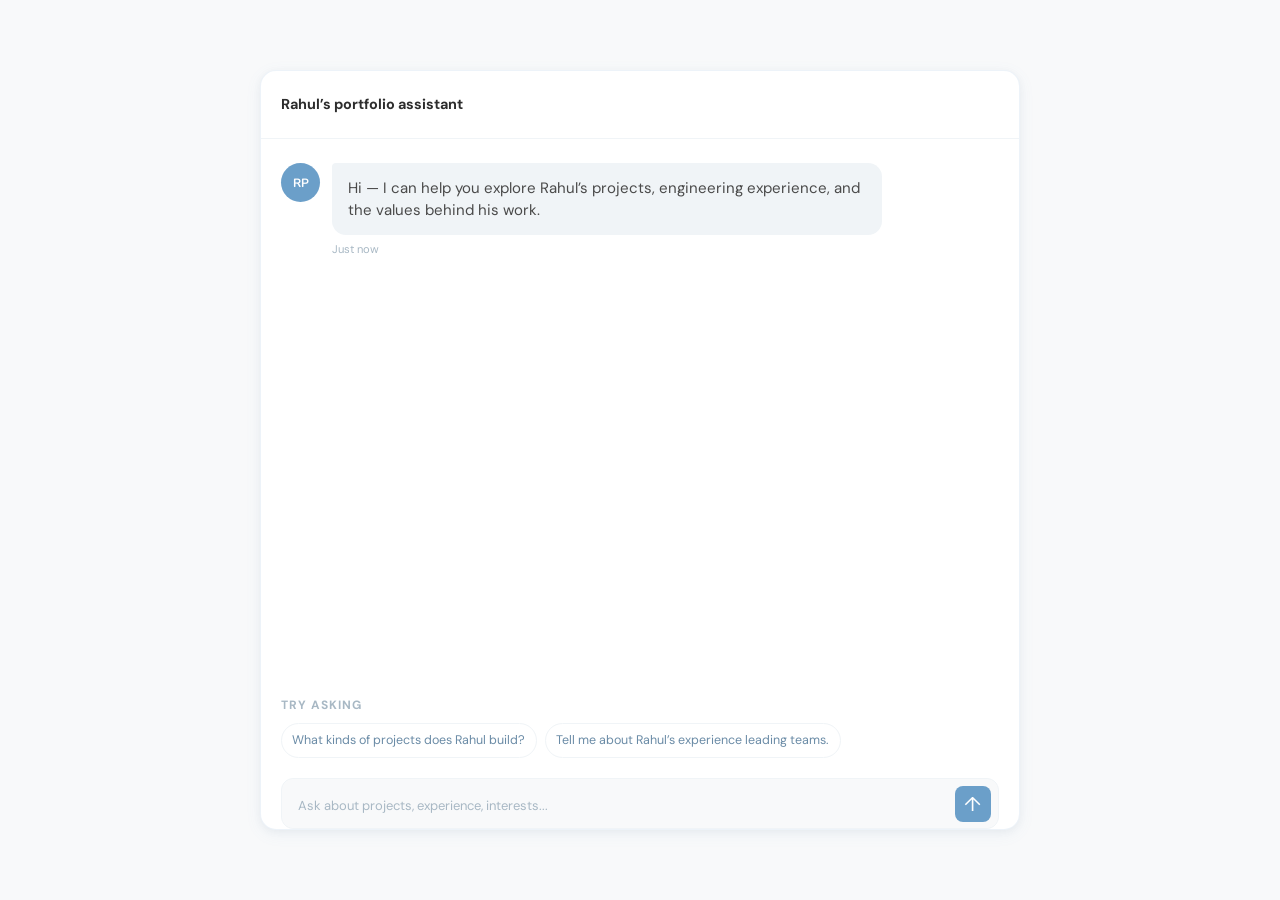
==== chat/static/index.html @ 8a87b2ae "Chat interface." ====
<!doctype html>
<html lang="en">
  <head>
    <meta charset="UTF-8" />
    <meta name="viewport" content="width=device-width, initial-scale=1" />
    <meta
      name="description"
      content="Ask Rahul — a conversational portfolio preview."
    />
    <link rel="preconnect" href="https://fonts.googleapis.com" />
    <link rel="preconnect" href="https://fonts.gstatic.com" crossorigin />
    <link
      href="https://fonts.googleapis.com/css2?family=DM+Sans:wght@400;500;700&family=Nunito:wght@400;500;700&display=swap"
      rel="stylesheet"
    />
    <link rel="stylesheet" href="styles.css" />
    <title>Ask Rahul</title>
  </head>
  <body class="chat-page">
    <main class="chat-shell">
      <section class="chat-card" aria-label="Chat with Rahul’s portfolio">
        <div class="chat-topbar">
          <div class="assistant-identity">
            <div>
              <p class="assistant-name">Rahul’s portfolio assistant</p>
              <!--p class="assistant-status"><span></span> Ready to help</p-->
            </div>
          </div>
          <div class="window-actions">
            <button type="button" data-maximize-chat aria-label="Open chat in a new tab" title="Open in a new tab">↗</button>
            <button type="button" data-close-chat aria-label="Close chat" title="Close chat">×</button>
          </div>
        </div>

        <div class="messages" data-messages aria-live="polite">
          <article class="message message--assistant">
            <span class="message-avatar" aria-hidden="true">RP</span>
            <div class="message-content">
              <!--p class="message-label">Portfolio assistant</p-->
              <div class="bubble">
                <p>
                  Hi — I can help you explore Rahul’s projects, engineering
                  experience, and the values behind his work.
                </p>
              </div>
              <p class="message-time">Just now</p>
            </div>
          </article>
        </div>

        <div class="suggestions" aria-label="Suggested questions">
          <p>Try asking</p>
          <div class="suggestion-list">
            <button type="button" data-question="What kinds of projects does Rahul build?">
              What kinds of projects does Rahul build?
            </button>
            <button type="button" data-question="Tell me about Rahul’s experience leading teams.">
              Tell me about Rahul’s experience leading teams.
            </button>
            <!--button type="button" data-question="What is Saral?">
              What is Saral?
            </button-->
          </div>
        </div>

        <form class="composer" data-chat-form>
          <label class="sr-only" for="chat-input">Ask a question</label>
          <textarea
            id="chat-input"
            name="question"
            rows="1"
            maxlength="1000"
            placeholder="Ask about projects, experience, interests..."
            data-chat-input
          ></textarea>
          <button class="send-button" type="submit" aria-label="Send question">
            <span aria-hidden="true">↑</span>
          </button>
        </form>
      </section>
    </main>

    <script src="chat.js"></script>
  </body>
</html>
---- chat/static/styles.css ----
:root {
  --clr-bg: #f8f9fa;
  --clr-bg-alt: #ffffff;
  --clr-fg: #4a4a4a;
  --clr-fg-alt: #2d2d2d;
  --clr-primary: #6b9fc9;
  --clr-accent: #c4a57b;
  --clr-muted: #a8b8c4;
  --clr-tag-bg: #f0f4f7;
  --clr-tag-text: #6a8ba6;
  --shadow: rgba(107, 159, 201, 0.08) 0 4px 16px, rgba(0, 0, 0, 0.04) 0 2px 8px;
  --shadow-hover: rgba(107, 159, 201, 0.12) 0 8px 24px, rgba(0, 0, 0, 0.06) 0 4px 12px;
}

body.dark {
  --clr-bg: #1a2332;
  --clr-bg-alt: #243142;
  --clr-fg: #d4dce6;
  --clr-fg-alt: #e8f0f7;
  --clr-primary: #7ba8d4;
  --clr-accent: #d4a574;
  --clr-muted: #6b8199;
  --clr-tag-bg: #2d3a4d;
  --clr-tag-text: #8fa8c4;
  --shadow: rgba(0, 0, 0, 0.3) 0 4px 16px, rgba(0, 0, 0, 0.2) 0 2px 8px;
  --shadow-hover: rgba(0, 0, 0, 0.4) 0 8px 24px, rgba(0, 0, 0, 0.3) 0 4px 12px;
}

* {
  box-sizing: border-box;
}

body {
  min-height: 100vh;
  margin: 0;
  color: var(--clr-fg);
  background: var(--clr-bg);
  font-family: "DM Sans", sans-serif;
  line-height: 1.5;
}

.chat-page {
  display: grid;
  place-items: center;
  padding: 1.5rem;
}

.chat-shell {
  width: min(760px, 100%);
  height: min(760px, calc(100vh - 3rem));
  min-height: 520px;
}

button,
textarea {
  font: inherit;
}

button {
  cursor: pointer;
}

.site-header {
  width: min(1100px, 92%);
  min-height: 6rem;
  margin: 0 auto;
  display: flex;
  align-items: center;
  justify-content: space-between;
}

.brand {
  color: var(--clr-primary);
  font-size: 1.5rem;
  font-weight: 700;
  text-decoration: none;
}

.header-actions {
  display: flex;
  align-items: center;
  gap: 1rem;
}

.preview-label {
  color: var(--clr-tag-text);
  font-size: 0.8rem;
}

.clear-button,
.more-button {
  border: 0;
  color: var(--clr-fg);
  background: transparent;
}

.clear-button {
  padding: 0.45rem 0.7rem;
  border: 1px solid var(--clr-tag-bg);
  border-radius: 6px;
  color: var(--clr-tag-text);
  font-size: 0.8rem;
  transition: border-color 0.2s ease, color 0.2s ease;
}

.clear-button:hover,
.clear-button:focus-visible {
  border-color: var(--clr-primary);
  color: var(--clr-primary);
}

.page {
  width: min(780px, 92%);
  margin: 2.5rem auto 4rem;
}

.intro {
  max-width: 580px;
  margin: 0 auto 2.5rem;
  text-align: center;
}

.eyebrow {
  margin: 0 0 0.6rem;
  color: var(--clr-accent);
  font-size: 0.75rem;
  font-weight: 700;
  letter-spacing: 0.12em;
  text-transform: uppercase;
}

h1 {
  margin: 0;
  color: var(--clr-fg-alt);
  font-family: "Nunito", sans-serif;
  font-size: clamp(2.5rem, 7vw, 4rem);
  font-weight: 500;
  letter-spacing: -0.04em;
}

.intro > p:last-child {
  margin: 1rem 0 0;
  font-size: 1.05rem;
}

.chat-card {
  height: 100%;
  display: flex;
  flex-direction: column;
  overflow: hidden;
  background: var(--clr-bg-alt);
  border: 1px solid rgba(107, 159, 201, 0.12);
  border-radius: 16px;
  box-shadow: var(--shadow);
}

.chat-topbar {
  min-height: 4.25rem;
  padding: 1rem 1.25rem;
  display: flex;
  align-items: center;
  justify-content: space-between;
  border-bottom: 1px solid var(--clr-tag-bg);
}

.window-actions {
  display: none;
  align-items: center;
  gap: 0.25rem;
}

.window-actions button {
  width: 2rem;
  height: 2rem;
  padding: 0;
  display: grid;
  place-items: center;
  color: var(--clr-muted);
  background: transparent;
  border: 0;
  border-radius: 6px;
  font-size: 1.15rem;
  line-height: 1;
}

.window-actions button:hover,
.window-actions button:focus-visible {
  color: var(--clr-primary);
  background: var(--clr-tag-bg);
}

.assistant-identity {
  display: flex;
  align-items: center;
  gap: 0.8rem;
}

.message-avatar {
  width: 2.45rem;
  height: 2.45rem;
  display: grid;
  place-items: center;
  flex: 0 0 auto;
  color: #fff;
  background: var(--clr-primary);
  border-radius: 50%;
  font-family: "Nunito", sans-serif;
  font-size: 0.75rem;
  font-weight: 700;
}

.assistant-name,
.assistant-status,
.message-label,
.message-time,
.suggestions > p,
.disclaimer {
  margin: 0;
}

.assistant-name {
  color: var(--clr-fg-alt);
  font-size: 0.9rem;
  font-weight: 700;
}

.assistant-status {
  color: var(--clr-muted);
  font-size: 0.75rem;
}

.assistant-status span {
  width: 0.42rem;
  height: 0.42rem;
  display: inline-block;
  margin-right: 0.25rem;
  background: #7ab68a;
  border-radius: 50%;
}

.more-button {
  padding: 0.35rem;
  color: var(--clr-muted);
  letter-spacing: 0.1em;
}

.messages {
  flex: 1;
  min-height: 270px;
  max-height: none;
  padding: 1.5rem 1.25rem;
  overflow-y: auto;
  scroll-behavior: smooth;
}

.message {
  display: flex;
  gap: 0.75rem;
  margin-bottom: 1.4rem;
}

.message--user {
  justify-content: flex-end;
}

.message--user .message-content {
  align-items: flex-end;
}

.message-content {
  min-width: 0;
  max-width: min(84%, 550px);
  display: flex;
  flex-direction: column;
}

.message-label {
  margin: 0 0 0.35rem;
  color: var(--clr-tag-text);
  font-size: 0.72rem;
  font-weight: 700;
}

.bubble {
  padding: 0.85rem 1rem;
  border-radius: 4px 14px 14px;
  color: var(--clr-fg);
  background: var(--clr-tag-bg);
  font-size: 0.94rem;
}

.bubble p {
  margin: 0;
}

.message--user .bubble {
  border-radius: 14px 4px 14px 14px;
  color: #fff;
  background: var(--clr-primary);
}

.message-time {
  margin-top: 0.35rem;
  color: var(--clr-muted);
  font-size: 0.7rem;
}

.suggestions {
  padding: 0 1.25rem 1.25rem;
}

.suggestions[hidden] {
  display: none;
}

.chat-page.is-embedded {
  display: block;
  padding: 0;
}

.is-embedded .chat-shell {
  width: 100%;
  height: 100vh;
  min-height: 0;
}

.is-embedded .chat-card {
  border: 0;
  border-radius: 0;
  box-shadow: none;
}

.is-embedded .window-actions {
  display: flex;
}

.suggestions > p {
  margin-bottom: 0.6rem;
  color: var(--clr-muted);
  font-size: 0.75rem;
  font-weight: 700;
  text-transform: uppercase;
  letter-spacing: 0.08em;
}

.suggestion-list {
  display: flex;
  flex-wrap: wrap;
  gap: 0.5rem;
}

.suggestion-list button {
  padding: 0.45rem 0.65rem;
  color: var(--clr-tag-text);
  background: transparent;
  border: 1px solid var(--clr-tag-bg);
  border-radius: 999px;
  font-size: 0.78rem;
  text-align: left;
  transition: color 0.2s ease, border-color 0.2s ease, transform 0.2s ease;
}

.suggestion-list button:hover,
.suggestion-list button:focus-visible {
  color: var(--clr-primary);
  border-color: var(--clr-primary);
  transform: translateY(-1px);
}

.composer {
  margin: 0 1.25rem;
  padding: 0.4rem 0.45rem 0.4rem 1rem;
  display: flex;
  align-items: flex-end;
  gap: 0.75rem;
  background: var(--clr-bg);
  border: 1px solid var(--clr-tag-bg);
  border-radius: 12px;
}

.composer:focus-within {
  border-color: var(--clr-primary);
  box-shadow: 0 0 0 3px rgba(107, 159, 201, 0.12);
}

.composer textarea {
  width: 100%;
  max-height: 140px;
  padding: 0.4rem 0;
  resize: none;
  color: var(--clr-fg-alt);
  background: transparent;
  border: 0;
  outline: 0;
  font-size: small;
}

.composer textarea::placeholder {
  color: var(--clr-muted);
}

.send-button {
  width: 2.25rem;
  height: 2.25rem;
  display: grid;
  place-items: center;
  flex: 0 0 auto;
  color: #fff;
  background: var(--clr-primary);
  border: 0;
  border-radius: 8px;
  font-size: 1.25rem;
  line-height: 1;
  transition: transform 0.2s ease, background 0.2s ease;
}

.send-button:hover,
.send-button:focus-visible {
  background: #578cb9;
  transform: translateY(-1px);
}

.disclaimer {
  padding: 0.85rem 1.25rem 1.25rem;
  color: var(--clr-muted);
  font-size: 0.72rem;
  text-align: center;
}

.sr-only {
  position: absolute;
  width: 1px;
  height: 1px;
  padding: 0;
  margin: -1px;
  overflow: hidden;
  clip: rect(0, 0, 0, 0);
  white-space: nowrap;
  border: 0;
}

@media (max-width: 600px) {
  .chat-page {
    display: block;
    padding: 0;
  }

  .chat-shell {
    width: 100%;
    height: 100dvh;
    min-height: 0;
  }

  .chat-card {
    border: 0;
    border-radius: 0;
    box-shadow: none;
  }

  .site-header {
    min-height: 5rem;
  }

  .page {
    width: min(94%, 780px);
    margin-top: 1.5rem;
  }

  .intro {
    margin-bottom: 1.75rem;
  }

  .intro > p:last-child {
    font-size: 0.98rem;
  }

  .chat-card {
    border-radius: 12px;
  }

  .chat-topbar,
  .messages,
  .suggestions {
    padding-left: 1rem;
    padding-right: 1rem;
  }

  .messages {
    min-height: 250px;
  }

  .composer {
    margin: 5px 1rem;
  }

  .disclaimer {
    padding-left: 1rem;
    padding-right: 1rem;
  }

  .preview-label {
    display: none;
  }
}
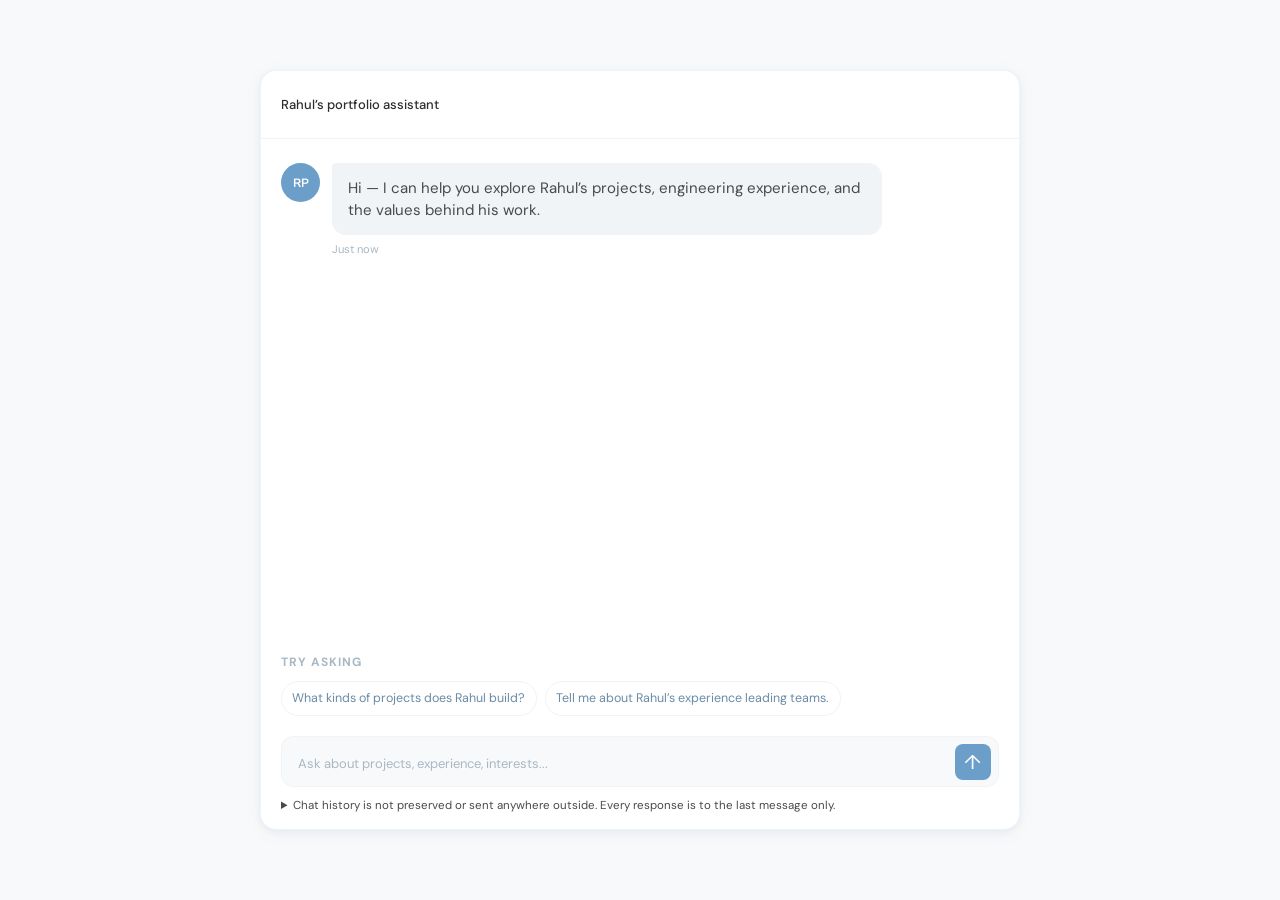
==== commit 38ad6bb1: "Improved chat responses." ====
--- a/chat/static/index.html
+++ b/chat/static/index.html
@@ -77,6 +77,24 @@
             <span aria-hidden="true">↑</span>
           </button>
         </form>
+
+        <details class="privacy-notice">
+          <summary>Chat history is not preserved or sent anywhere outside. Every response is to the last message only.</summary>
+          <p>
+            Messages stay in this page while it is open and are cleared on reload.
+            This app does not save a chat archive or use user-level tracking.
+            Your theme preference is saved in your browser.
+          </p>
+          <p>
+            Messages are processed by external AI services. AI providers and
+            hosting services have their own data and logging policies.
+          </p>
+          <p>
+            If you ask to contact Rahul, only your contact details and optional
+            note or introduction are emailed to him, not your chat history.
+            That email remains in his inbox.
+          </p>
+        </details>
       </section>
     </main>
 
--- a/chat/static/styles.css
+++ b/chat/static/styles.css
@@ -220,8 +220,8 @@
 
 .assistant-name {
   color: var(--clr-fg-alt);
-  font-size: 0.9rem;
-  font-weight: 700;
+  font-size: small;
+  font-weight: 500;
 }
 
 .assistant-status {
@@ -246,7 +246,7 @@
 
 .messages {
   flex: 1;
-  min-height: 270px;
+  min-height: 0;
   max-height: none;
   padding: 1.5rem 1.25rem;
   overflow-y: auto;
@@ -289,14 +289,100 @@
   font-size: 0.94rem;
 }
 
-.bubble p {
-  margin: 0;
+.bubble p,
+.bubble ul,
+.bubble ol,
+.bubble h3 {
+  margin: 0 0 0.65rem;
+  overflow-wrap: anywhere;
+}
+
+.bubble > :last-child {
+  margin-bottom: 0;
+}
+
+.bubble ul,
+.bubble ol {
+  padding-left: 1.25rem;
+}
+
+.bubble li + li {
+  margin-top: 0.45rem;
+}
+
+.bubble h3 {
+  color: var(--clr-fg-alt);
+  font-family: "Nunito", sans-serif;
+  font-size: 1rem;
+}
+
+.bubble strong {
+  color: var(--clr-fg-alt);
+  font-weight: 700;
+}
+
+.bubble code {
+  padding: 0.08rem 0.3rem;
+  background: var(--clr-bg-alt);
+  border-radius: 4px;
+  font-size: 0.88em;
+}
+
+.bubble a {
+  color: var(--clr-primary);
+  text-decoration-thickness: 1px;
+  text-underline-offset: 0.15em;
 }
 
 .message--user .bubble {
   border-radius: 14px 4px 14px 14px;
   color: #fff;
   background: var(--clr-primary);
+}
+
+.typing-indicator {
+  min-width: 3.5rem;
+  display: flex;
+  align-items: center;
+  justify-content: center;
+  gap: 0.3rem;
+}
+
+.typing-indicator span {
+  width: 0.38rem;
+  height: 0.38rem;
+  background: var(--clr-muted);
+  border-radius: 50%;
+  animation: typing-pulse 1.2s ease-in-out infinite;
+}
+
+.typing-indicator span:nth-child(2) {
+  animation-delay: 0.15s;
+}
+
+.typing-indicator span:nth-child(3) {
+  animation-delay: 0.3s;
+}
+
+@keyframes typing-pulse {
+  0%,
+  60%,
+  100% {
+    opacity: 0.35;
+    transform: translateY(0);
+  }
+
+  30% {
+    opacity: 1;
+    transform: translateY(-0.2rem);
+  }
+}
+
+@media (prefers-reduced-motion: reduce) {
+  .typing-indicator span {
+    animation: none;
+    opacity: 0.7;
+  }
 }
 
 .message-time {
@@ -368,6 +454,7 @@
 }
 
 .composer {
+  flex-shrink: 0;
   margin: 0 1.25rem;
   padding: 0.4rem 0.45rem 0.4rem 1rem;
   display: flex;
@@ -427,6 +514,34 @@
   text-align: center;
 }
 
+.privacy-notice {
+  flex: 0 0 auto;
+  max-height: 30%;
+  margin: 0.65rem 1.25rem 0.9rem;
+  overflow-y: auto;
+  color: var(--clr-fg);
+  font-size: 0.72rem;
+  line-height: 1.5;
+}
+
+.privacy-notice summary {
+  cursor: pointer;
+}
+
+.privacy-notice summary:hover {
+  color: var(--clr-fg-alt);
+}
+
+.privacy-notice summary:focus-visible {
+  outline: 2px solid var(--clr-primary);
+  outline-offset: -2px;
+  border-radius: 3px;
+}
+
+.privacy-notice p {
+  margin: 0.6rem 0 0;
+}
+
 .sr-only {
   position: absolute;
   width: 1px;
@@ -485,10 +600,6 @@
     padding-right: 1rem;
   }
 
-  .messages {
-    min-height: 250px;
-  }
-
   .composer {
     margin: 5px 1rem;
   }
@@ -498,6 +609,11 @@
     padding-right: 1rem;
   }
 
+  .privacy-notice {
+    margin-left: 1rem;
+    margin-right: 1rem;
+  }
+
   .preview-label {
     display: none;
   }
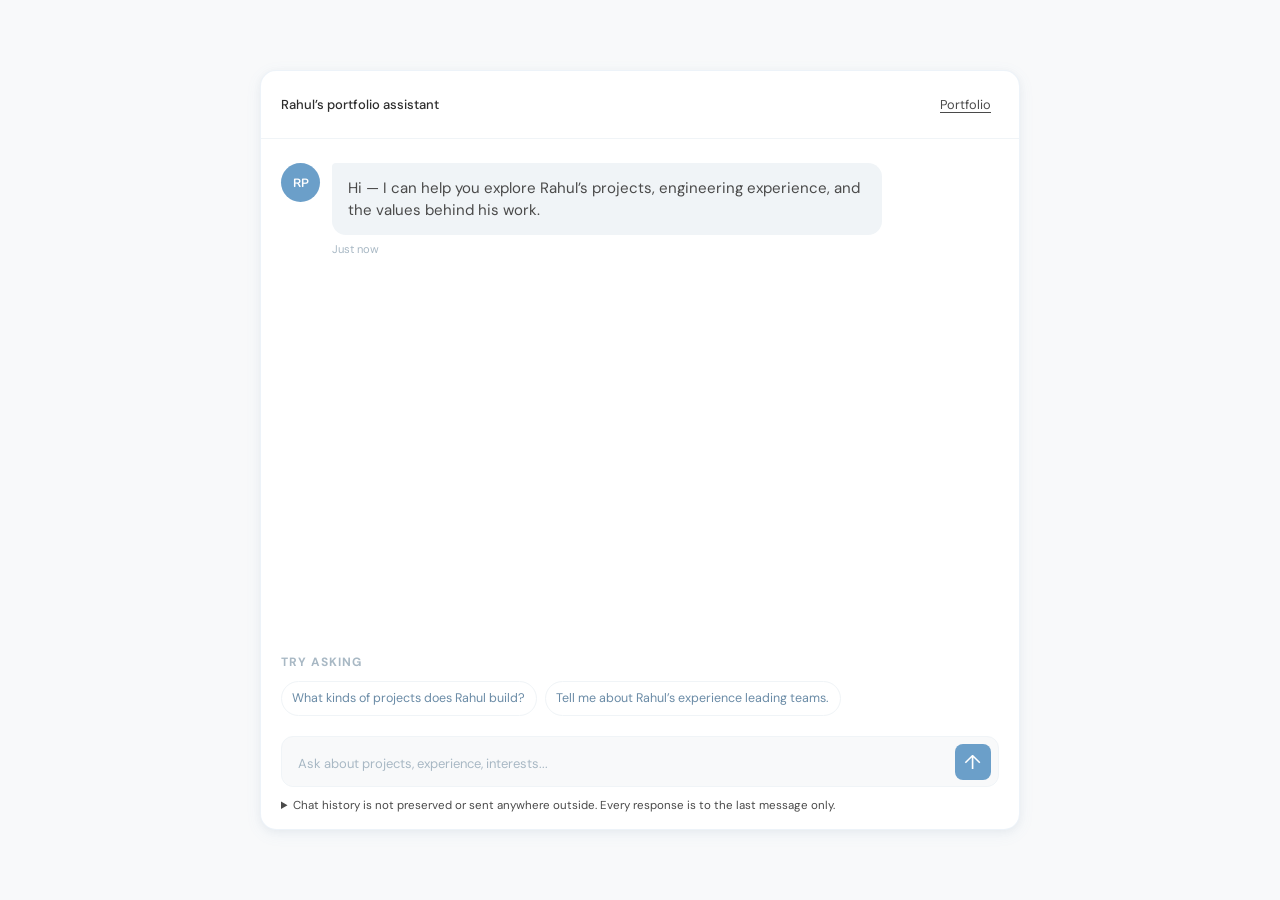
==== commit eb4f4990: "Added patents, education sections. Minor chat UI improvements." ====
--- a/chat/static/index.html
+++ b/chat/static/index.html
@@ -26,6 +26,11 @@
               <!--p class="assistant-status"><span></span> Ready to help</p-->
             </div>
           </div>
+          <a
+            class="portfolio-link"
+            href="https://paulrahul.github.io/"
+            aria-label="Return to Rahul’s portfolio tab"
+          >Portfolio</a>
           <div class="window-actions">
             <button type="button" data-maximize-chat aria-label="Open chat in a new tab" title="Open in a new tab">↗</button>
             <button type="button" data-close-chat aria-label="Close chat" title="Close chat">×</button>
--- a/chat/static/styles.css
+++ b/chat/static/styles.css
@@ -167,6 +167,31 @@
   display: none;
   align-items: center;
   gap: 0.25rem;
+}
+
+.portfolio-link {
+  flex-shrink: 0;
+  margin-left: 0.75rem;
+  padding: 0.35rem 0.5rem;
+  border-radius: 6px;
+  color: var(--clr-fg);
+  font-size: 0.8rem;
+  text-decoration: underline;
+  text-underline-offset: 3px;
+}
+
+.portfolio-link:hover {
+  color: var(--clr-fg-alt);
+  background: var(--clr-tag-bg);
+}
+
+.portfolio-link:focus-visible {
+  outline: 2px solid var(--clr-primary);
+  outline-offset: 2px;
+}
+
+.is-embedded .portfolio-link {
+  display: none;
 }
 
 .window-actions button {
